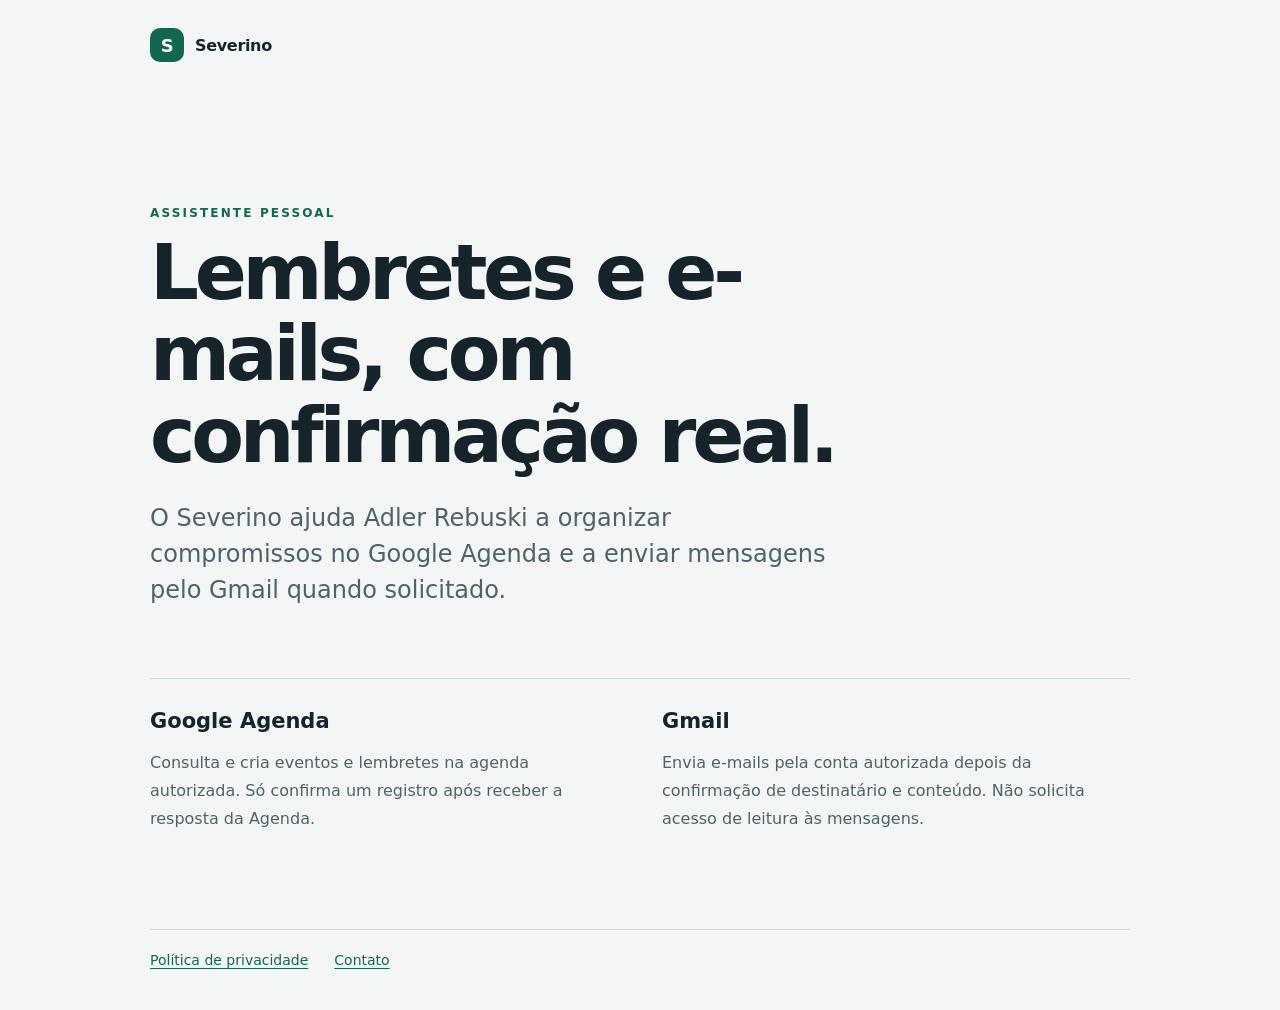
==== index.html @ 37d507f4 "Prepare Severino OAuth public site" ====
<!doctype html>
<html lang="pt-BR">
<head>
  <meta charset="utf-8">
  <meta name="viewport" content="width=device-width, initial-scale=1">
  <meta name="description" content="Severino: assistente pessoal de Adler Rebuski para lembretes no Google Agenda e envio de e-mails pelo Gmail.">
  <title>Severino — Agenda e Gmail</title>
  <link rel="stylesheet" href="styles.css">
</head>
<body>
  <main class="wrap">
    <header class="brand"><span class="mark">S</span><span>Severino</span></header>
    <section class="hero">
      <p class="eyebrow">Assistente pessoal</p>
      <h1>Lembretes e e-mails, com confirmação real.</h1>
      <p class="lead">O Severino ajuda Adler Rebuski a organizar compromissos no Google Agenda e a enviar mensagens pelo Gmail quando solicitado.</p>
      <div class="rule"></div>
      <div class="grid">
        <article><h2>Google Agenda</h2><p>Consulta e cria eventos e lembretes na agenda autorizada. Só confirma um registro após receber a resposta da Agenda.</p></article>
        <article><h2>Gmail</h2><p>Envia e-mails pela conta autorizada depois da confirmação de destinatário e conteúdo. Não solicita acesso de leitura às mensagens.</p></article>
      </div>
    </section>
    <footer><a href="privacy.html">Política de privacidade</a><a href="mailto:adlerrebuski@gmail.com">Contato</a></footer>
  </main>
</body>
</html>
---- styles.css ----
:root{color-scheme:light;--ink:#17232b;--muted:#51616a;--bg:#f3f6f4;--line:#cbd7d1;--accent:#13664f}
*{box-sizing:border-box}html{font-family:Inter,ui-sans-serif,system-ui,-apple-system,Segoe UI,sans-serif}body{margin:0;background:var(--bg);color:var(--ink)}a{color:var(--accent);text-underline-offset:3px}.wrap{max-width:1040px;margin:auto;padding:28px 30px 20px}.brand{display:flex;align-items:center;gap:11px;font-weight:750;letter-spacing:-.02em}.brand a{text-decoration:none;color:inherit}.mark{display:grid;place-items:center;width:34px;height:34px;border-radius:10px;background:var(--accent);color:white;font-size:18px}.hero{padding:clamp(60px,12vw,132px) 0 80px}.eyebrow{text-transform:uppercase;letter-spacing:.18em;font-size:12px;font-weight:750;color:var(--accent)}h1{max-width:820px;font-size:clamp(42px,6vw,78px);line-height:1.06;letter-spacing:-.055em;margin:12px 0 24px}.lead{max-width:700px;font-size:clamp(19px,2.2vw,24px);line-height:1.5;color:var(--muted)}.rule{border-top:1px solid var(--line);margin:70px 0 30px}.grid{display:grid;grid-template-columns:repeat(2,1fr);gap:44px}.grid h2{font-size:21px;margin:0 0 10px}.grid p,.policy p{line-height:1.75;color:var(--muted)}footer{display:flex;gap:26px;border-top:1px solid var(--line);padding:22px 0;font-size:14px}.policy{max-width:780px;padding:60px 0 80px}.policy h1{font-size:clamp(36px,5vw,58px)}.policy h2{font-size:22px;letter-spacing:-.025em;margin:38px 0 8px}.policy p{font-size:17px}.policy .updated{font-size:14px;margin-bottom:38px}@media(max-width:650px){.wrap{padding:20px}.hero{padding:65px 0}.grid{grid-template-columns:1fr;gap:18px}.rule{margin:44px 0 25px}}
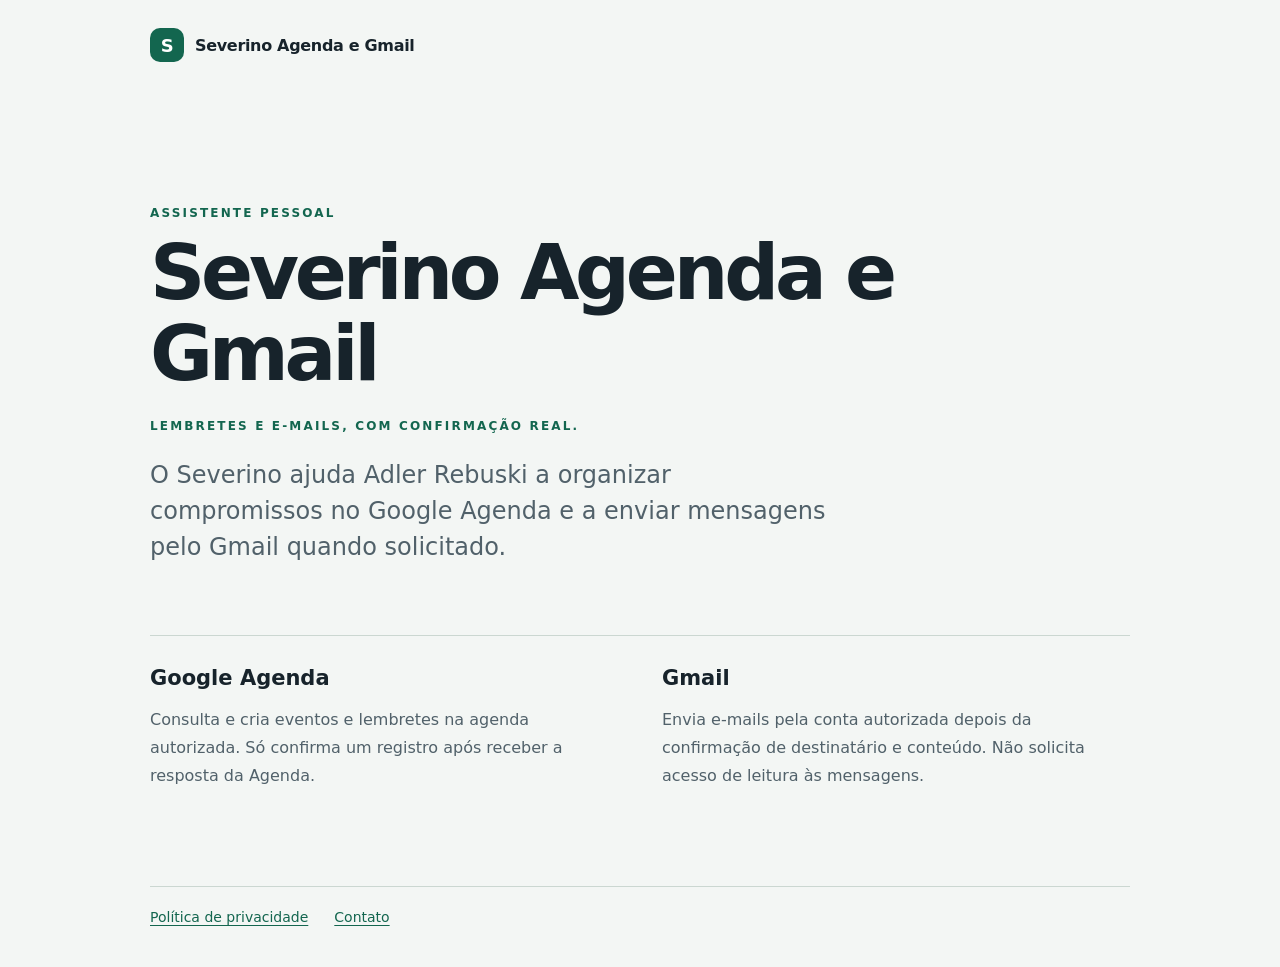
==== commit 917ec0ae: "Match OAuth app name on homepage" ====
--- a/index.html
+++ b/index.html
@@ -4,15 +4,16 @@
   <meta charset="utf-8">
   <meta name="viewport" content="width=device-width, initial-scale=1">
   <meta name="description" content="Severino: assistente pessoal de Adler Rebuski para lembretes no Google Agenda e envio de e-mails pelo Gmail.">
-  <title>Severino — Agenda e Gmail</title>
+  <title>Severino Agenda e Gmail</title>
   <link rel="stylesheet" href="styles.css">
 </head>
 <body>
   <main class="wrap">
-    <header class="brand"><span class="mark">S</span><span>Severino</span></header>
+    <header class="brand"><span class="mark">S</span><span>Severino Agenda e Gmail</span></header>
     <section class="hero">
       <p class="eyebrow">Assistente pessoal</p>
-      <h1>Lembretes e e-mails, com confirmação real.</h1>
+      <h1>Severino Agenda e Gmail</h1>
+      <p class="eyebrow">Lembretes e e-mails, com confirmação real.</p>
       <p class="lead">O Severino ajuda Adler Rebuski a organizar compromissos no Google Agenda e a enviar mensagens pelo Gmail quando solicitado.</p>
       <div class="rule"></div>
       <div class="grid">
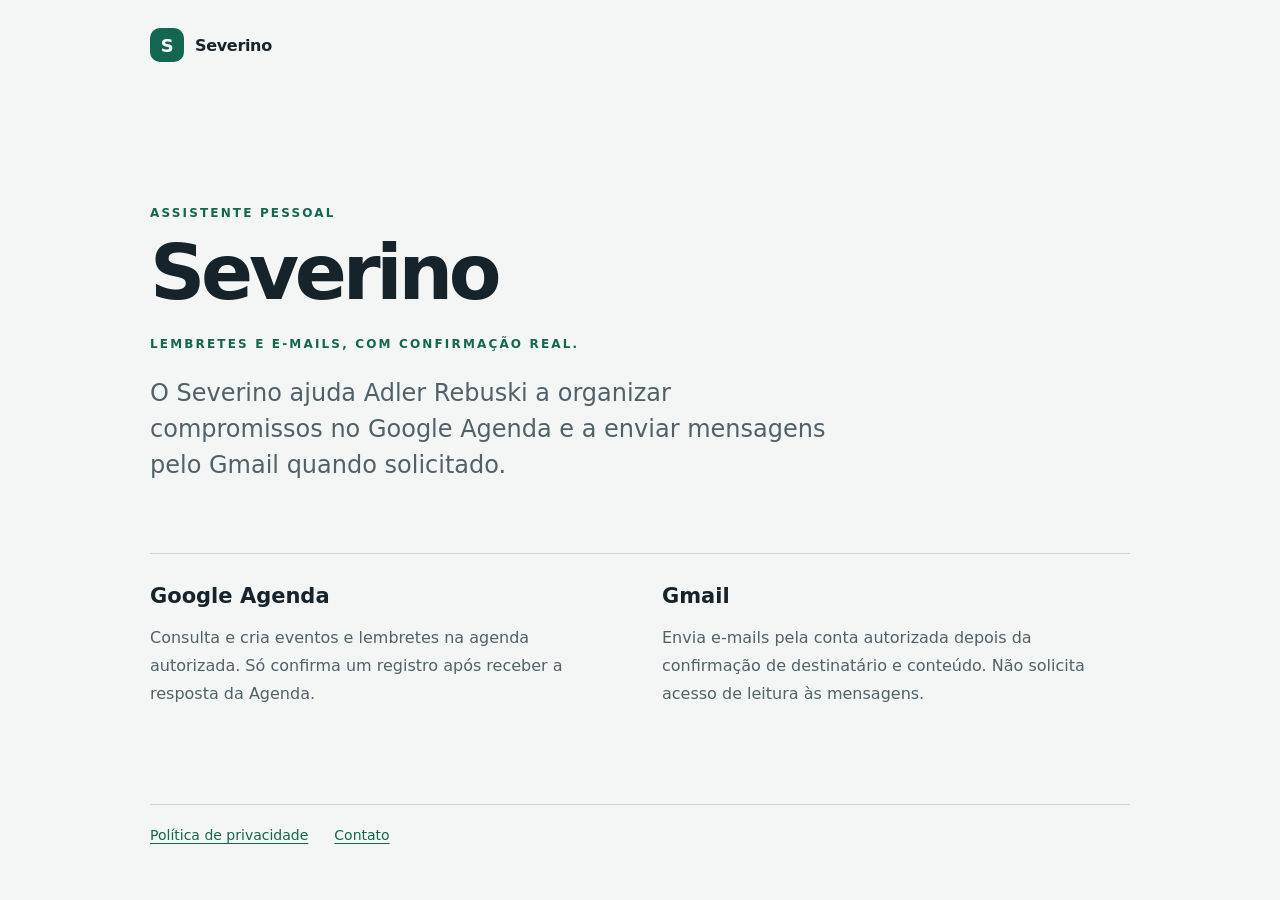
==== commit 3138c48c: "Use Severino as OAuth app identity" ====
--- a/index.html
+++ b/index.html
@@ -4,15 +4,15 @@
   <meta charset="utf-8">
   <meta name="viewport" content="width=device-width, initial-scale=1">
   <meta name="description" content="Severino: assistente pessoal de Adler Rebuski para lembretes no Google Agenda e envio de e-mails pelo Gmail.">
-  <title>Severino Agenda e Gmail</title>
+  <title>Severino</title>
   <link rel="stylesheet" href="styles.css">
 </head>
 <body>
   <main class="wrap">
-    <header class="brand"><span class="mark">S</span><span>Severino Agenda e Gmail</span></header>
+    <header class="brand"><span class="mark">S</span><span>Severino</span></header>
     <section class="hero">
       <p class="eyebrow">Assistente pessoal</p>
-      <h1>Severino Agenda e Gmail</h1>
+      <h1>Severino</h1>
       <p class="eyebrow">Lembretes e e-mails, com confirmação real.</p>
       <p class="lead">O Severino ajuda Adler Rebuski a organizar compromissos no Google Agenda e a enviar mensagens pelo Gmail quando solicitado.</p>
       <div class="rule"></div>
